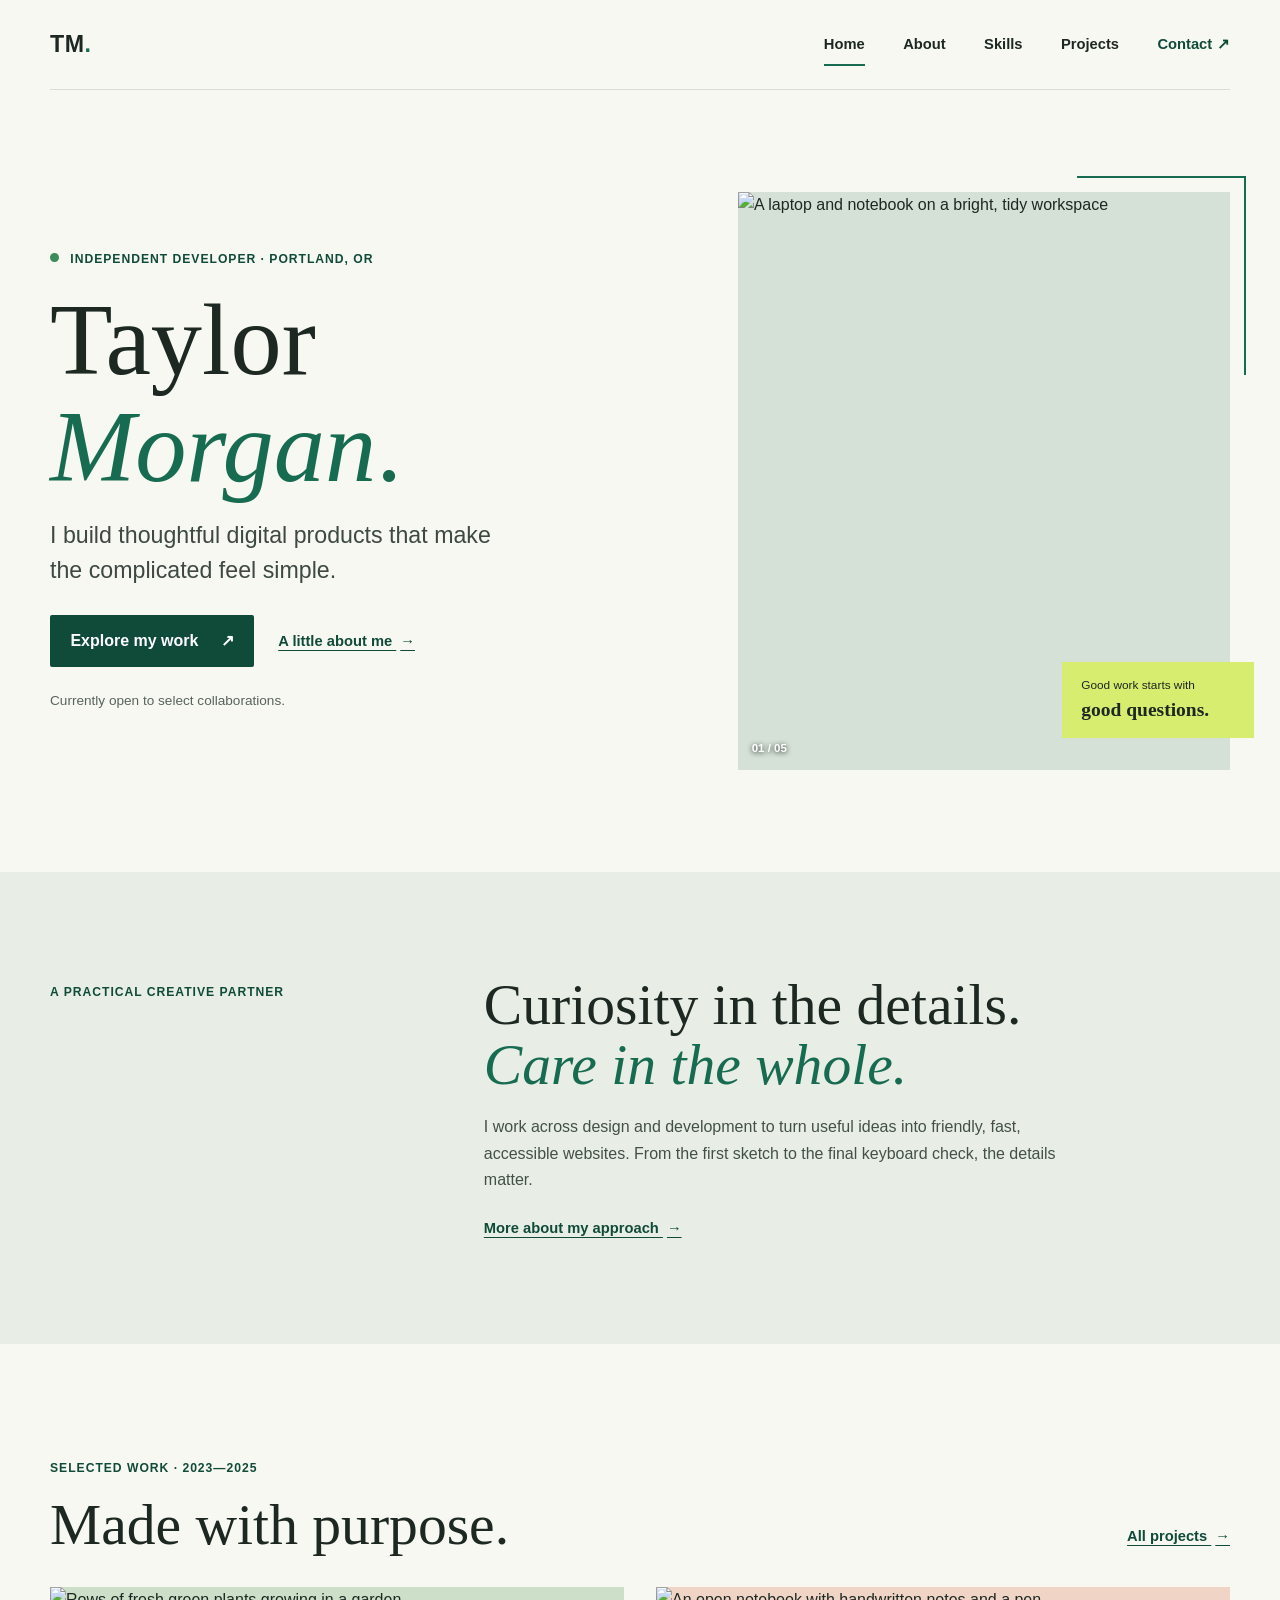
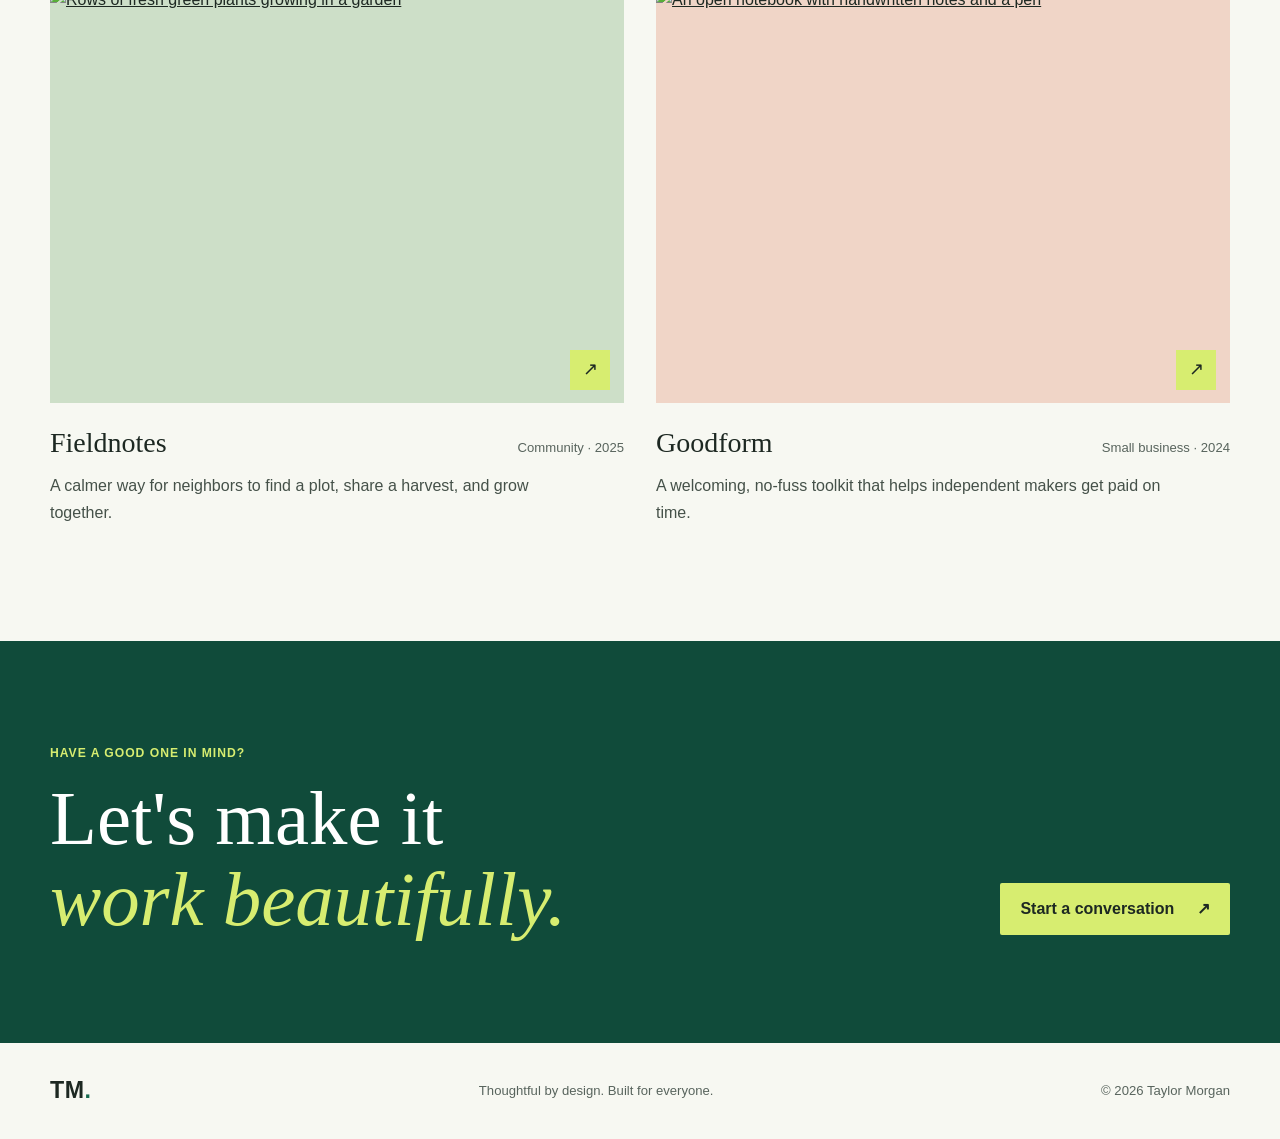
==== index.html @ 2a186941 "Create accessible portfolio website" ====
<!doctype html>
<html lang="en">
<head>
  <meta charset="utf-8">
  <meta name="viewport" content="width=device-width, initial-scale=1">
  <meta name="description" content="Taylor Morgan is a front-end developer creating clear, accessible digital experiences for people and the web.">
  <meta name="theme-color" content="#f7f8f2">
  <title>Taylor Morgan | Front-end Developer</title>
  <link rel="stylesheet" href="styles.css">
  <script src="script.js" defer></script>
</head>
<body>
  <a class="skip-link" href="#main-content">Skip to main content</a>
  <header class="site-header">
    <a class="wordmark" href="index.html" aria-label="Taylor Morgan, home">TM<span>.</span></a>
    <button class="menu-toggle" type="button" aria-expanded="false" aria-controls="site-nav" aria-label="Open navigation menu">
      <span></span><span></span>
    </button>
    <nav class="site-nav" id="site-nav" aria-label="Main navigation">
      <ul>
        <li><a href="index.html" aria-current="page">Home</a></li>
        <li><a href="about.html">About</a></li>
        <li><a href="skills.html">Skills</a></li>
        <li><a href="projects.html">Projects</a></li>
        <li><a class="nav-contact" href="contact.html">Contact <span aria-hidden="true">↗</span></a></li>
      </ul>
    </nav>
  </header>

  <main id="main-content">
    <section class="home-hero content-wrap" aria-labelledby="hero-title">
      <div class="hero-copy">
        <p class="eyebrow"><span class="availability-dot" aria-hidden="true"></span> Independent developer · Portland, OR</p>
        <h1 id="hero-title">Taylor<br><span class="name-accent">Morgan</span><span class="period">.</span></h1>
        <p class="hero-intro">I build thoughtful digital products that make the complicated feel simple.</p>
        <div class="hero-actions">
          <a class="button button-dark" href="projects.html">Explore my work <span aria-hidden="true">↗</span></a>
          <a class="text-link" href="about.html">A little about me <span aria-hidden="true">→</span></a>
        </div>
        <p class="hero-note">Currently open to select collaborations.</p>
      </div>
      <figure class="hero-visual">
        <img src="https://images.unsplash.com/photo-1498050108023-c5249f4df085?auto=format&amp;fit=crop&amp;w=1100&amp;q=82" alt="A laptop and notebook on a bright, tidy workspace" width="1100" height="1250" fetchpriority="high">
        <figcaption><span>Good work starts with</span><strong>good questions.</strong></figcaption>
        <span class="visual-index" aria-hidden="true">01 / 05</span>
      </figure>
    </section>

    <section class="intro-band" aria-labelledby="intro-title">
      <div class="content-wrap intro-grid">
        <p class="eyebrow">A practical creative partner</p>
        <div>
          <h2 id="intro-title">Curiosity in the details.<br><span>Care in the whole.</span></h2>
          <p>I work across design and development to turn useful ideas into friendly, fast, accessible websites. From the first sketch to the final keyboard check, the details matter.</p>
          <a class="text-link" href="about.html">More about my approach <span aria-hidden="true">→</span></a>
        </div>
      </div>
    </section>

    <section class="featured-work content-wrap" aria-labelledby="featured-title">
      <div class="section-heading">
        <div><p class="eyebrow">Selected work · 2023—2025</p><h2 id="featured-title">Made with purpose.</h2></div>
        <a class="text-link" href="projects.html">All projects <span aria-hidden="true">→</span></a>
      </div>
      <div class="project-grid">
        <article class="project-card">
          <a class="project-image image-sage" href="projects.html#fieldnotes" aria-label="Read about Fieldnotes, a community garden project">
            <img src="https://images.unsplash.com/photo-1416879595882-3373a0480b5b?auto=format&amp;fit=crop&amp;w=1000&amp;q=80" alt="Rows of fresh green plants growing in a garden" width="1000" height="720" loading="lazy">
            <span class="image-arrow" aria-hidden="true">↗</span>
          </a>
          <div class="project-meta"><h3>Fieldnotes</h3><span>Community · 2025</span></div>
          <p>A calmer way for neighbors to find a plot, share a harvest, and grow together.</p>
        </article>
        <article class="project-card">
          <a class="project-image image-coral" href="projects.html#goodform" aria-label="Read about Goodform, a small business toolkit">
            <img src="https://images.unsplash.com/photo-1455390582262-044cdead277a?auto=format&amp;fit=crop&amp;w=1000&amp;q=80" alt="An open notebook with handwritten notes and a pen" width="1000" height="720" loading="lazy">
            <span class="image-arrow" aria-hidden="true">↗</span>
          </a>
          <div class="project-meta"><h3>Goodform</h3><span>Small business · 2024</span></div>
          <p>A welcoming, no-fuss toolkit that helps independent makers get paid on time.</p>
        </article>
      </div>
    </section>

    <section class="contact-strip" aria-labelledby="strip-title">
      <div class="content-wrap strip-inner">
        <p class="eyebrow">Have a good one in mind?</p>
        <h2 id="strip-title">Let's make it<br><span>work beautifully.</span></h2>
        <a class="button button-light" href="contact.html">Start a conversation <span aria-hidden="true">↗</span></a>
      </div>
    </section>
  </main>

  <footer class="site-footer content-wrap">
    <a class="wordmark" href="index.html" aria-label="Taylor Morgan, home">TM<span>.</span></a>
    <p>Thoughtful by design. Built for everyone.</p>
    <p class="copyright">© <span data-year>2025</span> Taylor Morgan</p>
  </footer>
</body>
</html>
---- styles.css ----
:root {
  color-scheme: light;
  --paper: #f7f8f2;
  --white: #fff;
  --ink: #1d2822;
  --muted: #58645d;
  --line: #d9dfd6;
  --green: #176b50;
  --green-dark: #104b3a;
  --lime: #d7ed70;
  --coral: #e77c60;
  --blue: #bed8e0;
  --serif: Georgia, "Times New Roman", serif;
  --sans: "Trebuchet MS", "Segoe UI", sans-serif;
  --content-width: 1180px;
}

* { box-sizing: border-box; }
html { scroll-behavior: smooth; scroll-padding-top: 6rem; }
body { margin: 0; background: var(--paper); color: var(--ink); font-family: var(--sans); font-size: 1rem; line-height: 1.65; -webkit-font-smoothing: antialiased; }
img { display: block; width: 100%; height: 100%; object-fit: cover; }
a { color: inherit; }
a:hover { color: var(--green); }
button, input, select, textarea { font: inherit; }
button, a, input, select, textarea { -webkit-tap-highlight-color: transparent; }
:focus-visible { outline: 3px solid #b14b2e; outline-offset: 4px; }
::selection { background: var(--lime); color: var(--ink); }
.content-wrap { width: min(var(--content-width), calc(100% - 3rem)); margin-inline: auto; }
.skip-link { position: fixed; z-index: 20; top: .75rem; left: .75rem; transform: translateY(-160%); padding: .7rem 1rem; background: var(--ink); color: var(--white); font-weight: 700; }
.skip-link:focus { transform: translateY(0); color: var(--white); }
.site-header { min-height: 5.6rem; width: min(var(--content-width), calc(100% - 3rem)); margin: 0 auto; display: flex; align-items: center; justify-content: space-between; border-bottom: 1px solid var(--line); }
.wordmark { color: var(--ink); text-decoration: none; font-size: 1.45rem; font-weight: 900; letter-spacing: .02em; line-height: 1; }
.wordmark span, .period { color: var(--green); }
.site-nav ul { display: flex; align-items: center; gap: clamp(1.1rem, 3vw, 2.6rem); margin: 0; padding: 0; list-style: none; }
.site-nav a { display: inline-flex; align-items: center; gap: .3rem; min-height: 2.75rem; color: var(--ink); text-decoration: none; font-size: .92rem; font-weight: 700; }
.site-nav a[aria-current="page"]:not(.nav-contact) { box-shadow: inset 0 -2px var(--green); }
.site-nav a:hover { color: var(--green); }
.site-nav .nav-contact { color: var(--green-dark); }
.menu-toggle { display: none; }
.home-hero { display: grid; grid-template-columns: 1fr .84fr; align-items: center; gap: clamp(3rem, 8vw, 7.5rem); padding-block: clamp(3.5rem, 8vw, 7.5rem); }
.hero-copy { padding-block: 1rem; }
.eyebrow { margin: 0 0 1.1rem; color: var(--green-dark); font-size: .76rem; font-weight: 800; letter-spacing: .08em; line-height: 1.5; text-transform: uppercase; }
.availability-dot { display: inline-block; width: .55rem; height: .55rem; margin-right: .45rem; border-radius: 50%; background: #3c8d5b; vertical-align: .05rem; }
h1, h2, h3, p { margin-top: 0; }
h1, h2 { font-family: var(--serif); font-weight: 500; letter-spacing: 0; line-height: 1.05; }
.home-hero h1 { margin: 0 0 1.1rem; font-size: clamp(4.3rem, 8vw, 7.8rem); }
.name-accent { color: var(--green); font-style: italic; }
.hero-intro { max-width: 28rem; margin-bottom: 1.7rem; color: #3d4942; font-size: clamp(1.15rem, 2vw, 1.45rem); line-height: 1.5; }
.hero-actions { display: flex; align-items: center; flex-wrap: wrap; gap: 1rem 1.5rem; }
.button { min-height: 3.25rem; display: inline-flex; align-items: center; justify-content: center; gap: 1.4rem; padding: .75rem 1.15rem; border: 2px solid transparent; border-radius: 2px; font-weight: 800; line-height: 1.25; text-decoration: none; transition: background-color .18s ease, color .18s ease, transform .18s ease; }
.button:hover { transform: translateY(-2px); }
.button-dark { background: var(--green-dark); color: var(--white); }
.button-dark:hover { background: #0b392d; color: var(--white); }
.button-light { background: var(--lime); color: var(--ink); }
.button-light:hover { background: var(--white); color: var(--ink); }
.text-link { display: inline-block; color: var(--green-dark); font-size: .92rem; font-weight: 800; text-decoration-thickness: 1px; text-underline-offset: .25em; }
.text-link span { margin-left: .25rem; }
.hero-note { margin: 1.4rem 0 0; color: var(--muted); font-size: .85rem; }
.hero-visual { position: relative; aspect-ratio: 4 / 4.7; margin: 0; background: #d5e0d6; }
.hero-visual::before { position: absolute; z-index: 1; top: -1rem; right: -1rem; width: 34%; height: 34%; border-top: 2px solid var(--green); border-right: 2px solid var(--green); content: ""; pointer-events: none; }
.hero-visual img { object-position: 54% center; }
.hero-visual figcaption { position: absolute; right: -1.5rem; bottom: 2rem; display: grid; gap: .2rem; min-width: 12rem; padding: 1rem 1.2rem; background: var(--lime); color: var(--ink); font-family: var(--serif); font-size: 1.22rem; line-height: 1.3; }
.hero-visual figcaption span { font-family: var(--sans); font-size: .74rem; }
.visual-index { position: absolute; bottom: .75rem; left: .85rem; color: var(--white); font-size: .72rem; font-weight: 800; text-shadow: 0 1px 5px #17241c; }
.intro-band { padding-block: clamp(4rem, 8vw, 7rem); background: #e8eee5; }
.intro-grid { display: grid; grid-template-columns: .7fr 1.3fr; gap: 2rem; }
.intro-grid > .eyebrow { padding-top: .5rem; }
.intro-grid h2, .section-heading h2, .values-section h2, .note-inner h2 { margin-bottom: 1.15rem; font-size: clamp(2.2rem, 4.5vw, 4.2rem); }
.intro-grid h2 span { color: var(--green); font-style: italic; }
.intro-grid > div > p:not(.eyebrow) { max-width: 38rem; margin-bottom: 1.35rem; color: #435048; }
.featured-work { padding-block: clamp(4.5rem, 9vw, 8rem); }
.section-heading { display: flex; align-items: end; justify-content: space-between; gap: 1.5rem; margin-bottom: 2rem; }
.section-heading h2 { margin-bottom: 0; }
.section-heading > .text-link { margin-bottom: .45rem; }
.project-grid { display: grid; grid-template-columns: repeat(2, minmax(0, 1fr)); gap: 2rem; }
.project-image { position: relative; display: block; overflow: hidden; aspect-ratio: 1.38; background: #dbe6dd; }
.project-image img { transition: transform .4s ease; }
.project-image:hover img { transform: scale(1.035); }
.image-arrow { position: absolute; right: .85rem; bottom: .85rem; display: grid; width: 2.5rem; height: 2.5rem; place-items: center; background: var(--lime); color: var(--ink); font-size: 1.15rem; }
.project-meta { display: flex; align-items: baseline; justify-content: space-between; gap: 1rem; margin-top: 1.05rem; }
.project-meta h3 { margin: 0; font-family: var(--serif); font-size: 1.75rem; font-weight: 500; }
.project-meta span { color: var(--muted); font-size: .82rem; }
.project-card > p { max-width: 32rem; margin: .45rem 0 0; color: #455149; }
.image-sage { background: #cddfc8; }
.image-coral { background: #f0d5c7; }
.image-blue { background: var(--blue); }
.contact-strip { padding-block: clamp(4rem, 8vw, 7rem); background: var(--green-dark); color: var(--white); }
.strip-inner { display: grid; grid-template-columns: 1fr auto; align-items: end; gap: 1rem 2rem; }
.strip-inner .eyebrow { grid-column: 1 / -1; margin-bottom: .1rem; color: var(--lime); }
.strip-inner h2 { grid-row: 2 / span 2; margin: 0; font-size: clamp(2.7rem, 6vw, 5.5rem); }
.strip-inner h2 span { color: var(--lime); font-style: italic; }
.strip-inner .button { grid-column: 2; grid-row: 3; margin-bottom: .35rem; }
.site-footer { min-height: 6rem; display: flex; align-items: center; justify-content: space-between; gap: 1rem; padding-block: 1.25rem; }
.site-footer p { margin: 0; color: var(--muted); font-size: .82rem; }
.site-footer .copyright { text-align: right; }
.page-hero { padding-block: clamp(4rem, 9vw, 8rem) clamp(3rem, 6vw, 5rem); }
.page-hero h1 { max-width: 900px; margin-bottom: 1.2rem; font-size: clamp(3.4rem, 7.5vw, 7rem); }
.page-lede { max-width: 39rem; margin-bottom: 0; color: #455149; font-size: clamp(1.1rem, 1.9vw, 1.35rem); line-height: 1.55; }
.about-story { display: grid; grid-template-columns: .9fr 1.1fr; align-items: center; gap: clamp(2.5rem, 7vw, 6rem); padding-bottom: clamp(5rem, 10vw, 9rem); }
.about-photo { aspect-ratio: 4 / 4.5; background: #dbe6dd; }
.story-copy h2 { margin-bottom: 1.2rem; font-size: clamp(2.25rem, 4vw, 3.7rem); }
.story-copy > p:not(.eyebrow) { color: #455149; }
.story-copy .text-link { margin-top: .5rem; }
.values-section { padding-block: clamp(4rem, 8vw, 7rem); background: #e8eee5; }
.values-section h2 { max-width: 48rem; }
.values-grid { display: grid; grid-template-columns: repeat(3, 1fr); gap: 2rem; margin-top: 3rem; }
.values-grid article { padding-top: 1rem; border-top: 1px solid #bfcbbf; }
.value-number { color: var(--green); font-size: .78rem; font-weight: 800; }
.values-grid h3 { margin: .75rem 0 .4rem; font-family: var(--serif); font-size: 1.6rem; font-weight: 500; }
.values-grid p { max-width: 22rem; margin-bottom: 0; color: #455149; }
.skills-layout { display: grid; grid-template-columns: repeat(2, minmax(0, 1fr)); border-top: 1px solid var(--line); }
.skill-group { padding: 2rem 2rem 2.5rem 0; border-bottom: 1px solid var(--line); }
.skill-group:nth-child(even) { padding-left: 2rem; border-left: 1px solid var(--line); }
.skill-group h2 { margin-bottom: .7rem; font-size: clamp(1.8rem, 3vw, 2.65rem); }
.skill-group > p:not(.eyebrow) { max-width: 31rem; min-height: 3.3rem; margin-bottom: 1.2rem; color: #455149; }
.skill-list { display: flex; flex-wrap: wrap; gap: .55rem; margin: 0; padding: 0; list-style: none; }
.skill-list li { padding: .38rem .65rem; border: 1px solid #c7d2c8; color: #33463b; font-size: .82rem; }
.skills-note { margin-top: clamp(4rem, 8vw, 7rem); padding-block: clamp(3.5rem, 7vw, 6rem); background: #e8eee5; }
.note-inner { max-width: var(--content-width); }
.note-inner h2 { max-width: 50rem; }
.note-inner > p:last-child { max-width: 38rem; margin-bottom: 0; color: #455149; }
.projects-list { padding-bottom: clamp(4rem, 8vw, 7rem); }
.project-detail { display: grid; grid-template-columns: 1.1fr .9fr; align-items: center; gap: clamp(2rem, 6vw, 5rem); padding-block: 2rem 4rem; border-top: 1px solid var(--line); scroll-margin-top: 2rem; }
.project-detail:nth-child(even) { grid-template-columns: .9fr 1.1fr; }
.project-detail:nth-child(even) .project-detail-image { order: 2; }
.project-detail-image { aspect-ratio: 1.35; }
.project-detail-copy h2 { margin-bottom: .8rem; font-size: clamp(2.4rem, 4.5vw, 4rem); }
.project-detail-copy > p:not(.eyebrow) { color: #455149; }
.project-detail-copy .project-summary { color: var(--ink) !important; font-family: var(--serif); font-size: 1.35rem; line-height: 1.4; }
.tag-list { display: flex; flex-wrap: wrap; gap: .5rem; margin: 1.25rem 0 0; padding: 0; list-style: none; }
.tag-list li { color: var(--green-dark); font-size: .8rem; font-weight: 700; }
.tag-list li + li::before { margin-right: .5rem; color: #88968c; content: "/"; }
.contact-hero { padding-bottom: 2.5rem; }
.contact-layout { display: grid; grid-template-columns: .8fr 1.2fr; gap: clamp(2.5rem, 8vw, 8rem); padding-bottom: clamp(5rem, 10vw, 9rem); }
.contact-details { padding-top: .25rem; }
.email-link { display: inline-block; margin-bottom: 1.3rem; color: var(--green-dark); font-family: var(--serif); font-size: clamp(1.35rem, 2.5vw, 2rem); text-decoration-thickness: 1px; text-underline-offset: .25em; overflow-wrap: anywhere; }
.email-link span { font-family: var(--sans); font-size: .9em; }
.contact-details > p:not(.eyebrow) { color: #455149; }
.contact-hours { display: flex; align-items: center; gap: .2rem; margin-top: 2rem; color: var(--green-dark); font-size: .88rem; font-weight: 700; }
.contact-hours .availability-dot { margin-right: .4rem; }
.contact-form { display: grid; gap: 1.15rem; }
.form-field { display: grid; gap: .38rem; }
.form-field label { font-size: .93rem; font-weight: 800; }
.form-field label span { color: #9f3e27; }
.form-field input, .form-field select, .form-field textarea { width: 100%; min-height: 3rem; padding: .7rem .8rem; border: 1px solid #87948a; border-radius: 2px; background: var(--white); color: var(--ink); }
.form-field textarea { min-height: 8rem; resize: vertical; }
.form-field small, .form-note { color: #4d5951; font-size: .8rem; }
.submit-button { justify-self: start; cursor: pointer; }
.form-note { margin: -.55rem 0 0; }
.form-status { min-height: 1.5rem; margin: 0; color: var(--green-dark); font-weight: 700; }

@media (max-width: 760px) {
  .content-wrap, .site-header { width: min(100% - 2rem, var(--content-width)); }
  .site-header { position: relative; min-height: 4.7rem; }
  .menu-toggle { display: grid; width: 2.75rem; height: 2.75rem; align-content: center; justify-items: center; gap: .35rem; border: 1px solid var(--line); border-radius: 2px; background: transparent; color: var(--ink); cursor: pointer; }
  .menu-toggle span { width: 1.15rem; height: 2px; background: currentColor; transition: transform .18s ease; }
  .menu-toggle[aria-expanded="true"] span:first-child { transform: translateY(3.5px) rotate(45deg); }
  .menu-toggle[aria-expanded="true"] span:last-child { transform: translateY(-3.5px) rotate(-45deg); }
  .site-nav { position: absolute; z-index: 5; top: calc(100% - 1px); right: 0; left: 0; display: none; padding: .5rem 1rem 1rem; border: 1px solid var(--line); border-top: 0; background: var(--paper); }
  .site-nav.is-open { display: block; }
  .site-nav ul { align-items: stretch; gap: 0; flex-direction: column; }
  .site-nav a { width: 100%; min-height: 3rem; }
  .home-hero { grid-template-columns: 1fr; gap: 2.5rem; padding-block: 3rem 4rem; }
  .home-hero h1 { font-size: clamp(4rem, 17vw, 6rem); }
  .hero-visual { width: min(100% - 1rem, 31rem); margin-right: 1rem; aspect-ratio: 1.25; }
  .hero-visual figcaption { right: -.8rem; bottom: 1rem; min-width: 10rem; padding: .75rem 1rem; font-size: 1.05rem; }
  .intro-grid { grid-template-columns: 1fr; gap: .8rem; }
  .intro-grid > .eyebrow { margin-bottom: 0; }
  .project-grid { gap: 1.4rem; }
  .project-meta { align-items: start; flex-direction: column; gap: .15rem; }
  .strip-inner { grid-template-columns: 1fr; align-items: start; }
  .strip-inner h2 { grid-row: auto; font-size: clamp(2.7rem, 12vw, 4.4rem); }
  .strip-inner .button { grid-column: 1; grid-row: auto; justify-self: start; margin-top: .5rem; }
  .about-story { grid-template-columns: 1fr; gap: 2rem; }
  .about-photo { max-height: 28rem; aspect-ratio: 1.35; }
  .values-grid { grid-template-columns: 1fr; gap: 1.5rem; margin-top: 2rem; }
  .values-grid article { padding-top: .8rem; }
  .values-grid p { max-width: 34rem; }
  .project-detail, .project-detail:nth-child(even) { grid-template-columns: 1fr; gap: 1.5rem; padding-bottom: 3rem; }
  .project-detail:nth-child(even) .project-detail-image { order: 0; }
  .project-detail-image { aspect-ratio: 1.5; }
  .contact-layout { grid-template-columns: 1fr; gap: 2.5rem; }
  .contact-details { padding-bottom: 1.5rem; border-bottom: 1px solid var(--line); }
}

@media (max-width: 520px) {
  .hero-actions { align-items: flex-start; flex-direction: column; }
  .project-grid { grid-template-columns: 1fr; gap: 2rem; }
  .project-meta { align-items: baseline; flex-direction: row; }
  .section-heading { align-items: start; flex-direction: column; }
  .site-footer { align-items: flex-start; flex-wrap: wrap; }
  .site-footer > p:nth-of-type(1) { order: 3; width: 100%; }
  .site-footer .copyright { margin-left: auto; }
  .skills-layout { grid-template-columns: 1fr; }
  .skill-group, .skill-group:nth-child(even) { padding: 1.6rem 0 2rem; border-left: 0; }
  .skill-group > p:not(.eyebrow) { min-height: 0; }
  .page-hero h1 { font-size: clamp(3.1rem, 14vw, 5rem); }
}

@media (prefers-reduced-motion: reduce) {
  *, *::before, *::after { scroll-behavior: auto !important; animation-duration: .01ms !important; animation-iteration-count: 1 !important; transition-duration: .01ms !important; }
}
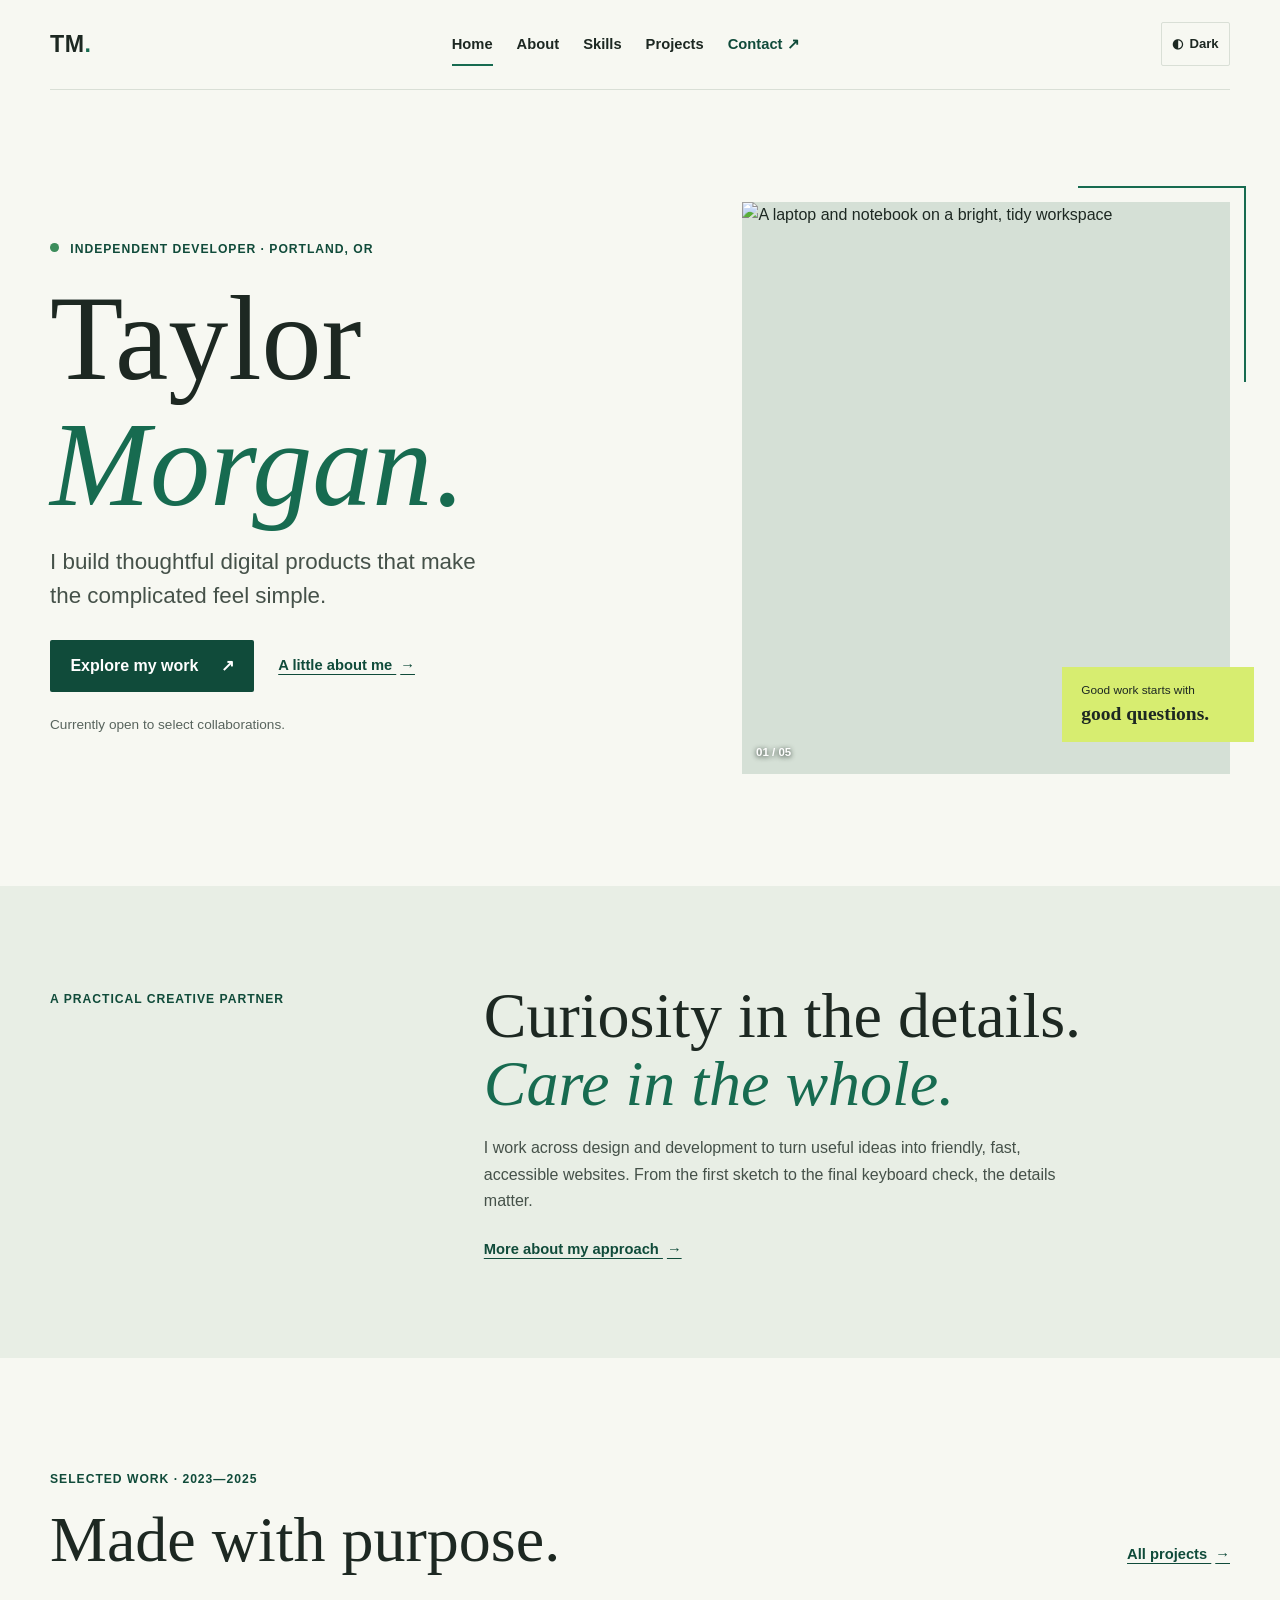
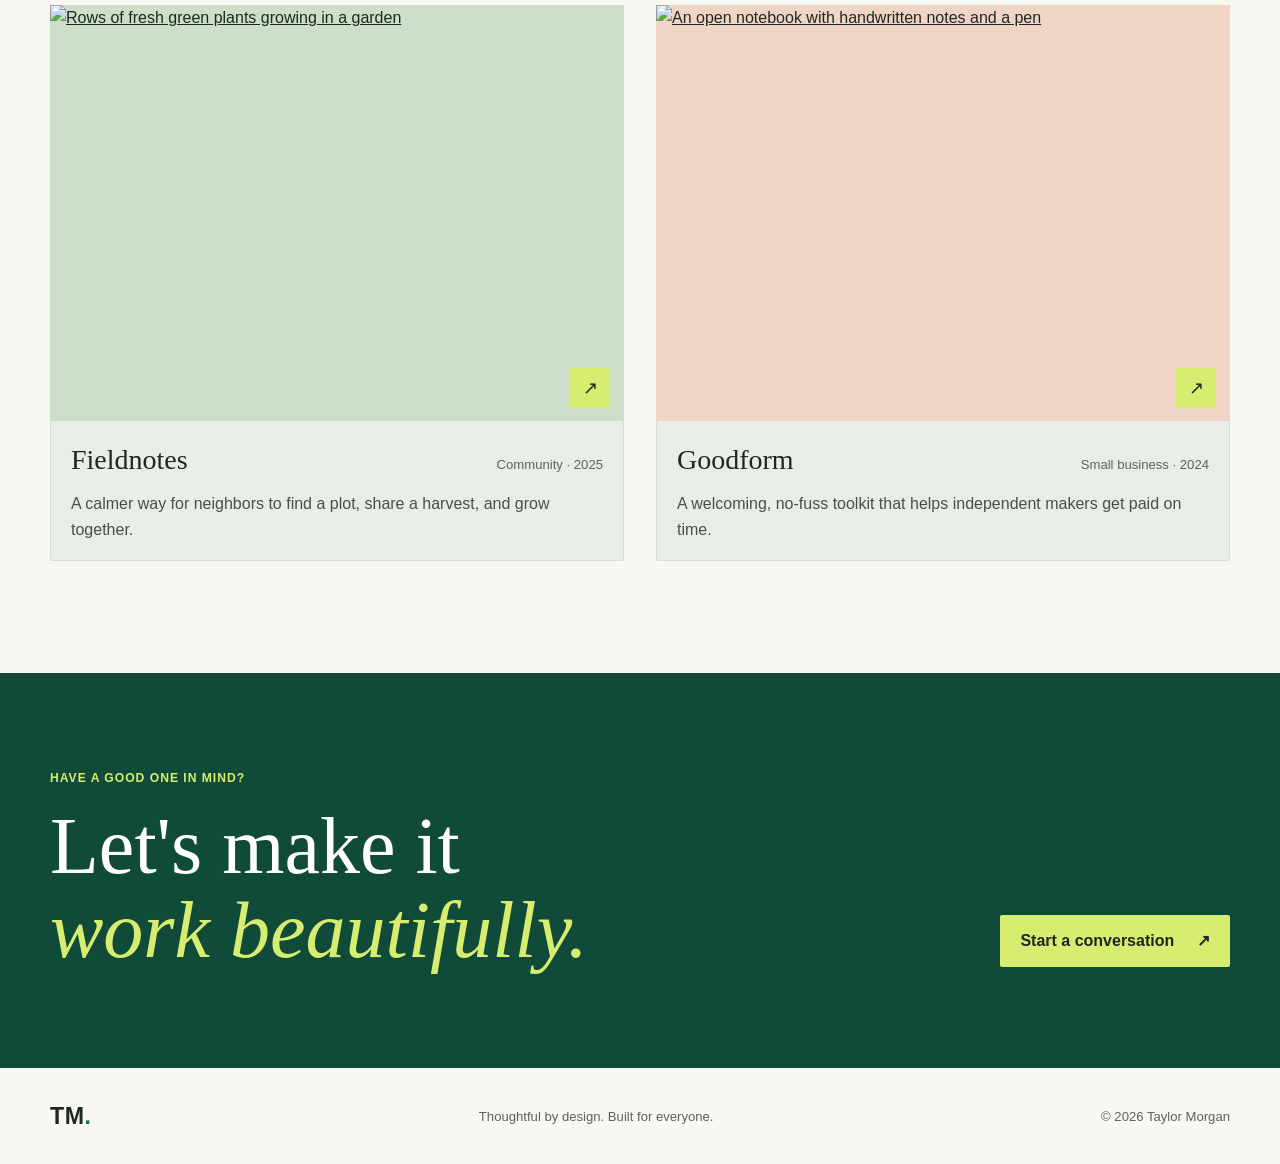
==== commit 5c7aca20: "Polish responsive themes and navigation" ====
--- a/index.html
+++ b/index.html
@@ -6,6 +6,7 @@
   <meta name="description" content="Taylor Morgan is a front-end developer creating clear, accessible digital experiences for people and the web.">
   <meta name="theme-color" content="#f7f8f2">
   <title>Taylor Morgan | Front-end Developer</title>
+  <link rel="icon" href="favicon.svg" type="image/svg+xml">
   <link rel="stylesheet" href="styles.css">
   <script src="script.js" defer></script>
 </head>
@@ -13,9 +14,6 @@
   <a class="skip-link" href="#main-content">Skip to main content</a>
   <header class="site-header">
     <a class="wordmark" href="index.html" aria-label="Taylor Morgan, home">TM<span>.</span></a>
-    <button class="menu-toggle" type="button" aria-expanded="false" aria-controls="site-nav" aria-label="Open navigation menu">
-      <span></span><span></span>
-    </button>
     <nav class="site-nav" id="site-nav" aria-label="Main navigation">
       <ul>
         <li><a href="index.html" aria-current="page">Home</a></li>
@@ -25,6 +23,12 @@
         <li><a class="nav-contact" href="contact.html">Contact <span aria-hidden="true">↗</span></a></li>
       </ul>
     </nav>
+    <div class="header-tools">
+      <button class="theme-toggle" type="button" aria-label="Dark theme" aria-pressed="false" title="Toggle color theme"><span aria-hidden="true">◐</span> Dark</button>
+      <button class="menu-toggle" type="button" aria-expanded="false" aria-controls="site-nav" aria-label="Open navigation menu">
+        <span></span><span></span>
+      </button>
+    </div>
   </header>
 
   <main id="main-content">
--- a/styles.css
+++ b/styles.css
@@ -1,200 +1,273 @@
 :root {
   color-scheme: light;
+  --page-gutter: 2rem;
+  --space-xs: .5rem;
+  --space-sm: .75rem;
+  --space-md: 1rem;
+  --space-lg: 1.5rem;
+  --space-xl: 2rem;
+  --space-section: 4rem;
+  --font-body: "Trebuchet MS", "Segoe UI", sans-serif;
+  --font-display: Georgia, "Times New Roman", serif;
+  --content-width: 1180px;
   --paper: #f7f8f2;
   --white: #fff;
   --ink: #1d2822;
   --muted: #58645d;
+  --soft-text: #455149;
   --line: #d9dfd6;
+  --surface: #e8eee5;
+  --surface-border: #bfcbbf;
+  --field-background: #fff;
+  --field-border: #87948a;
   --green: #176b50;
   --green-dark: #104b3a;
+  --forest: #104b3a;
+  --forest-hover: #0b392d;
   --lime: #d7ed70;
-  --coral: #e77c60;
+  --accent-ink: #1d2822;
+  --focus: #b14b2e;
+  --required: #9f3e27;
   --blue: #bed8e0;
-  --serif: Georgia, "Times New Roman", serif;
-  --sans: "Trebuchet MS", "Segoe UI", sans-serif;
-  --content-width: 1180px;
+}
+
+:root[data-theme="dark"] {
+  color-scheme: dark;
+  --paper: #142019;
+  --ink: #edf3e9;
+  --muted: #bdc9be;
+  --soft-text: #c5d1c7;
+  --line: #405248;
+  --surface: #1d2d24;
+  --surface-border: #4a5d50;
+  --field-background: #1b2a21;
+  --field-border: #86968a;
+  --green: #a7d884;
+  --green-dark: #b2dd9e;
+  --forest: #0e3427;
+  --forest-hover: #08291e;
+  --focus: #ffd27a;
+  --required: #ffad93;
 }
 
 * { box-sizing: border-box; }
-html { scroll-behavior: smooth; scroll-padding-top: 6rem; }
-body { margin: 0; background: var(--paper); color: var(--ink); font-family: var(--sans); font-size: 1rem; line-height: 1.65; -webkit-font-smoothing: antialiased; }
+html { scroll-behavior: smooth; scroll-padding-top: 5rem; }
+body { margin: 0; background: var(--paper); color: var(--ink); font-family: var(--font-body); font-size: 1rem; line-height: 1.65; -webkit-font-smoothing: antialiased; transition: background-color .2s ease, color .2s ease; }
 img { display: block; width: 100%; height: 100%; object-fit: cover; }
 a { color: inherit; }
 a:hover { color: var(--green); }
 button, input, select, textarea { font: inherit; }
 button, a, input, select, textarea { -webkit-tap-highlight-color: transparent; }
-:focus-visible { outline: 3px solid #b14b2e; outline-offset: 4px; }
-::selection { background: var(--lime); color: var(--ink); }
-.content-wrap { width: min(var(--content-width), calc(100% - 3rem)); margin-inline: auto; }
-.skip-link { position: fixed; z-index: 20; top: .75rem; left: .75rem; transform: translateY(-160%); padding: .7rem 1rem; background: var(--ink); color: var(--white); font-weight: 700; }
+:focus-visible { outline: 3px solid var(--focus); outline-offset: 4px; }
+::selection { background: var(--lime); color: var(--accent-ink); }
+.content-wrap { width: min(var(--content-width), calc(100% - var(--page-gutter))); margin-inline: auto; }
+.skip-link { position: fixed; z-index: 20; top: .75rem; left: .75rem; transform: translateY(-160%); padding: .7rem 1rem; background: var(--forest); color: var(--white); font-weight: 700; }
 .skip-link:focus { transform: translateY(0); color: var(--white); }
-.site-header { min-height: 5.6rem; width: min(var(--content-width), calc(100% - 3rem)); margin: 0 auto; display: flex; align-items: center; justify-content: space-between; border-bottom: 1px solid var(--line); }
+.site-header { position: relative; min-height: 4.7rem; width: min(var(--content-width), calc(100% - var(--page-gutter))); margin: 0 auto; display: flex; align-items: center; justify-content: space-between; gap: var(--space-md); border-bottom: 1px solid var(--line); }
 .wordmark { color: var(--ink); text-decoration: none; font-size: 1.45rem; font-weight: 900; letter-spacing: .02em; line-height: 1; }
 .wordmark span, .period { color: var(--green); }
-.site-nav ul { display: flex; align-items: center; gap: clamp(1.1rem, 3vw, 2.6rem); margin: 0; padding: 0; list-style: none; }
+.site-nav { position: absolute; z-index: 5; top: calc(100% - 1px); right: 0; left: 0; display: none; padding: .5rem 1rem 1rem; border: 1px solid var(--line); border-top: 0; background: var(--paper); }
+.site-nav.is-open { display: block; }
+.site-nav ul { display: flex; align-items: stretch; flex-direction: column; gap: 0; margin: 0; padding: 0; list-style: none; }
 .site-nav a { display: inline-flex; align-items: center; gap: .3rem; min-height: 2.75rem; color: var(--ink); text-decoration: none; font-size: .92rem; font-weight: 700; }
 .site-nav a[aria-current="page"]:not(.nav-contact) { box-shadow: inset 0 -2px var(--green); }
 .site-nav a:hover { color: var(--green); }
 .site-nav .nav-contact { color: var(--green-dark); }
-.menu-toggle { display: none; }
-.home-hero { display: grid; grid-template-columns: 1fr .84fr; align-items: center; gap: clamp(3rem, 8vw, 7.5rem); padding-block: clamp(3.5rem, 8vw, 7.5rem); }
+.header-tools { display: flex; align-items: center; gap: var(--space-sm); }
+.theme-toggle { min-height: 2.75rem; display: inline-flex; align-items: center; justify-content: center; gap: .4rem; padding: .45rem .65rem; border: 1px solid var(--line); border-radius: 2px; background: transparent; color: var(--ink); font-size: .82rem; font-weight: 800; white-space: nowrap; cursor: pointer; }
+.theme-toggle:hover, .theme-toggle[aria-pressed="true"] { border-color: var(--green-dark); color: var(--green-dark); }
+.menu-toggle { width: 2.75rem; height: 2.75rem; display: grid; align-content: center; justify-items: center; gap: .35rem; border: 1px solid var(--line); border-radius: 2px; background: transparent; color: var(--ink); cursor: pointer; }
+.menu-toggle span { width: 1.15rem; height: 2px; background: currentColor; transition: transform .18s ease; }
+.menu-toggle[aria-expanded="true"] span:first-child { transform: translateY(3.5px) rotate(45deg); }
+.menu-toggle[aria-expanded="true"] span:last-child { transform: translateY(-3.5px) rotate(-45deg); }
+.home-hero { display: grid; grid-template-columns: 1fr; align-items: center; gap: 2.5rem; padding-block: 3rem 4rem; }
 .hero-copy { padding-block: 1rem; }
 .eyebrow { margin: 0 0 1.1rem; color: var(--green-dark); font-size: .76rem; font-weight: 800; letter-spacing: .08em; line-height: 1.5; text-transform: uppercase; }
 .availability-dot { display: inline-block; width: .55rem; height: .55rem; margin-right: .45rem; border-radius: 50%; background: #3c8d5b; vertical-align: .05rem; }
 h1, h2, h3, p { margin-top: 0; }
-h1, h2 { font-family: var(--serif); font-weight: 500; letter-spacing: 0; line-height: 1.05; }
-.home-hero h1 { margin: 0 0 1.1rem; font-size: clamp(4.3rem, 8vw, 7.8rem); }
+h1, h2 { font-family: var(--font-display); font-weight: 500; letter-spacing: 0; line-height: 1.05; }
+.home-hero h1 { margin: 0 0 1.1rem; font-size: 4.3rem; }
 .name-accent { color: var(--green); font-style: italic; }
-.hero-intro { max-width: 28rem; margin-bottom: 1.7rem; color: #3d4942; font-size: clamp(1.15rem, 2vw, 1.45rem); line-height: 1.5; }
+.hero-intro { max-width: 28rem; margin-bottom: 1.7rem; color: var(--soft-text); font-size: 1.2rem; line-height: 1.5; }
 .hero-actions { display: flex; align-items: center; flex-wrap: wrap; gap: 1rem 1.5rem; }
 .button { min-height: 3.25rem; display: inline-flex; align-items: center; justify-content: center; gap: 1.4rem; padding: .75rem 1.15rem; border: 2px solid transparent; border-radius: 2px; font-weight: 800; line-height: 1.25; text-decoration: none; transition: background-color .18s ease, color .18s ease, transform .18s ease; }
 .button:hover { transform: translateY(-2px); }
-.button-dark { background: var(--green-dark); color: var(--white); }
-.button-dark:hover { background: #0b392d; color: var(--white); }
-.button-light { background: var(--lime); color: var(--ink); }
-.button-light:hover { background: var(--white); color: var(--ink); }
+.button-dark { background: var(--forest); color: var(--white); }
+.button-dark:hover { background: var(--forest-hover); color: var(--white); }
+.button-light { background: var(--lime); color: var(--accent-ink); }
+.button-light:hover { background: var(--surface); color: var(--ink); }
 .text-link { display: inline-block; color: var(--green-dark); font-size: .92rem; font-weight: 800; text-decoration-thickness: 1px; text-underline-offset: .25em; }
 .text-link span { margin-left: .25rem; }
 .hero-note { margin: 1.4rem 0 0; color: var(--muted); font-size: .85rem; }
 .hero-visual { position: relative; aspect-ratio: 4 / 4.7; margin: 0; background: #d5e0d6; }
 .hero-visual::before { position: absolute; z-index: 1; top: -1rem; right: -1rem; width: 34%; height: 34%; border-top: 2px solid var(--green); border-right: 2px solid var(--green); content: ""; pointer-events: none; }
 .hero-visual img { object-position: 54% center; }
-.hero-visual figcaption { position: absolute; right: -1.5rem; bottom: 2rem; display: grid; gap: .2rem; min-width: 12rem; padding: 1rem 1.2rem; background: var(--lime); color: var(--ink); font-family: var(--serif); font-size: 1.22rem; line-height: 1.3; }
-.hero-visual figcaption span { font-family: var(--sans); font-size: .74rem; }
+.hero-visual figcaption { position: absolute; right: -.8rem; bottom: 1rem; display: grid; gap: .2rem; min-width: 10rem; padding: .75rem 1rem; background: var(--lime); color: #1d2822; font-family: var(--font-display); font-size: 1.05rem; line-height: 1.3; }
+.hero-visual figcaption span { font-family: var(--font-body); font-size: .74rem; }
 .visual-index { position: absolute; bottom: .75rem; left: .85rem; color: var(--white); font-size: .72rem; font-weight: 800; text-shadow: 0 1px 5px #17241c; }
-.intro-band { padding-block: clamp(4rem, 8vw, 7rem); background: #e8eee5; }
-.intro-grid { display: grid; grid-template-columns: .7fr 1.3fr; gap: 2rem; }
+.intro-band { padding-block: var(--space-section); background: var(--surface); }
+.intro-grid { display: grid; grid-template-columns: 1fr; gap: var(--space-md); }
 .intro-grid > .eyebrow { padding-top: .5rem; }
-.intro-grid h2, .section-heading h2, .values-section h2, .note-inner h2 { margin-bottom: 1.15rem; font-size: clamp(2.2rem, 4.5vw, 4.2rem); }
+.intro-grid h2, .section-heading h2, .values-section h2, .note-inner h2 { margin-bottom: 1.15rem; font-size: 2.5rem; }
 .intro-grid h2 span { color: var(--green); font-style: italic; }
-.intro-grid > div > p:not(.eyebrow) { max-width: 38rem; margin-bottom: 1.35rem; color: #435048; }
-.featured-work { padding-block: clamp(4.5rem, 9vw, 8rem); }
+.intro-grid > div > p:not(.eyebrow) { max-width: 38rem; margin-bottom: 1.35rem; color: var(--soft-text); }
+.featured-work { padding-block: var(--space-section); }
 .section-heading { display: flex; align-items: end; justify-content: space-between; gap: 1.5rem; margin-bottom: 2rem; }
 .section-heading h2 { margin-bottom: 0; }
 .section-heading > .text-link { margin-bottom: .45rem; }
-.project-grid { display: grid; grid-template-columns: repeat(2, minmax(0, 1fr)); gap: 2rem; }
+.project-grid { display: grid; grid-template-columns: 1fr; gap: var(--space-lg); }
+.project-card { padding-bottom: var(--space-md); border: 1px solid var(--line); border-radius: 2px; background: var(--surface); }
 .project-image { position: relative; display: block; overflow: hidden; aspect-ratio: 1.38; background: #dbe6dd; }
+.project-card .project-image { width: calc(100% + 2px); margin: -1px -1px 0; }
 .project-image img { transition: transform .4s ease; }
 .project-image:hover img { transform: scale(1.035); }
-.image-arrow { position: absolute; right: .85rem; bottom: .85rem; display: grid; width: 2.5rem; height: 2.5rem; place-items: center; background: var(--lime); color: var(--ink); font-size: 1.15rem; }
-.project-meta { display: flex; align-items: baseline; justify-content: space-between; gap: 1rem; margin-top: 1.05rem; }
-.project-meta h3 { margin: 0; font-family: var(--serif); font-size: 1.75rem; font-weight: 500; }
+.image-arrow { position: absolute; right: .85rem; bottom: .85rem; display: grid; width: 2.5rem; height: 2.5rem; place-items: center; background: var(--lime); color: var(--accent-ink); font-size: 1.15rem; }
+.project-meta { display: flex; align-items: baseline; justify-content: space-between; gap: 1rem; margin: 1rem 1rem 0; }
+.project-meta h3 { margin: 0; font-family: var(--font-display); font-size: 1.75rem; font-weight: 500; }
 .project-meta span { color: var(--muted); font-size: .82rem; }
-.project-card > p { max-width: 32rem; margin: .45rem 0 0; color: #455149; }
+.project-card > p { max-width: 32rem; margin: .45rem 1rem 0; color: var(--soft-text); }
 .image-sage { background: #cddfc8; }
 .image-coral { background: #f0d5c7; }
 .image-blue { background: var(--blue); }
-.contact-strip { padding-block: clamp(4rem, 8vw, 7rem); background: var(--green-dark); color: var(--white); }
-.strip-inner { display: grid; grid-template-columns: 1fr auto; align-items: end; gap: 1rem 2rem; }
-.strip-inner .eyebrow { grid-column: 1 / -1; margin-bottom: .1rem; color: var(--lime); }
-.strip-inner h2 { grid-row: 2 / span 2; margin: 0; font-size: clamp(2.7rem, 6vw, 5.5rem); }
+.contact-strip { padding-block: var(--space-section); background: var(--forest); color: var(--white); }
+.strip-inner { display: grid; grid-template-columns: 1fr; align-items: start; gap: var(--space-md); }
+.strip-inner .eyebrow { margin-bottom: .1rem; color: var(--lime); }
+.strip-inner h2 { margin: 0; font-size: 2.8rem; }
 .strip-inner h2 span { color: var(--lime); font-style: italic; }
-.strip-inner .button { grid-column: 2; grid-row: 3; margin-bottom: .35rem; }
-.site-footer { min-height: 6rem; display: flex; align-items: center; justify-content: space-between; gap: 1rem; padding-block: 1.25rem; }
+.strip-inner .button { justify-self: start; margin-top: .5rem; }
+.site-footer { min-height: 6rem; display: flex; align-items: flex-start; justify-content: space-between; flex-wrap: wrap; gap: 1rem; padding-block: 1.25rem; }
 .site-footer p { margin: 0; color: var(--muted); font-size: .82rem; }
 .site-footer .copyright { text-align: right; }
-.page-hero { padding-block: clamp(4rem, 9vw, 8rem) clamp(3rem, 6vw, 5rem); }
-.page-hero h1 { max-width: 900px; margin-bottom: 1.2rem; font-size: clamp(3.4rem, 7.5vw, 7rem); }
-.page-lede { max-width: 39rem; margin-bottom: 0; color: #455149; font-size: clamp(1.1rem, 1.9vw, 1.35rem); line-height: 1.55; }
-.about-story { display: grid; grid-template-columns: .9fr 1.1fr; align-items: center; gap: clamp(2.5rem, 7vw, 6rem); padding-bottom: clamp(5rem, 10vw, 9rem); }
-.about-photo { aspect-ratio: 4 / 4.5; background: #dbe6dd; }
-.story-copy h2 { margin-bottom: 1.2rem; font-size: clamp(2.25rem, 4vw, 3.7rem); }
-.story-copy > p:not(.eyebrow) { color: #455149; }
+.site-footer > p:nth-of-type(1) { order: 3; width: 100%; }
+.site-footer .copyright { margin-left: auto; }
+.page-hero { padding-block: 4rem 3rem; }
+.page-hero h1 { max-width: 900px; margin-bottom: 1.2rem; font-size: 3.35rem; }
+.page-lede { max-width: 39rem; margin-bottom: 0; color: var(--soft-text); font-size: 1.15rem; line-height: 1.55; }
+.about-story { display: grid; grid-template-columns: 1fr; align-items: center; gap: var(--space-xl); padding-bottom: 5rem; }
+.about-photo { max-height: 28rem; aspect-ratio: 1.35; background: #dbe6dd; }
+.story-copy h2 { margin-bottom: 1.2rem; font-size: 2.35rem; }
+.story-copy > p:not(.eyebrow) { color: var(--soft-text); }
 .story-copy .text-link { margin-top: .5rem; }
-.values-section { padding-block: clamp(4rem, 8vw, 7rem); background: #e8eee5; }
+.values-section { padding-block: var(--space-section); background: var(--surface); }
 .values-section h2 { max-width: 48rem; }
-.values-grid { display: grid; grid-template-columns: repeat(3, 1fr); gap: 2rem; margin-top: 3rem; }
-.values-grid article { padding-top: 1rem; border-top: 1px solid #bfcbbf; }
+.values-grid { display: grid; grid-template-columns: 1fr; gap: var(--space-lg); margin-top: 2rem; }
+.values-grid article { padding-top: 1rem; border-top: 1px solid var(--surface-border); }
 .value-number { color: var(--green); font-size: .78rem; font-weight: 800; }
-.values-grid h3 { margin: .75rem 0 .4rem; font-family: var(--serif); font-size: 1.6rem; font-weight: 500; }
-.values-grid p { max-width: 22rem; margin-bottom: 0; color: #455149; }
-.skills-layout { display: grid; grid-template-columns: repeat(2, minmax(0, 1fr)); border-top: 1px solid var(--line); }
-.skill-group { padding: 2rem 2rem 2.5rem 0; border-bottom: 1px solid var(--line); }
-.skill-group:nth-child(even) { padding-left: 2rem; border-left: 1px solid var(--line); }
-.skill-group h2 { margin-bottom: .7rem; font-size: clamp(1.8rem, 3vw, 2.65rem); }
-.skill-group > p:not(.eyebrow) { max-width: 31rem; min-height: 3.3rem; margin-bottom: 1.2rem; color: #455149; }
+.values-grid h3 { margin: .75rem 0 .4rem; font-family: var(--font-display); font-size: 1.6rem; font-weight: 500; }
+.values-grid p { max-width: 34rem; margin-bottom: 0; color: var(--soft-text); }
+.skills-layout { display: grid; grid-template-columns: 1fr; border-top: 1px solid var(--line); }
+.skill-group { padding: 1.6rem 0 2rem; border-bottom: 1px solid var(--line); }
+.skill-group h2 { margin-bottom: .7rem; font-size: 1.9rem; }
+.skill-group > p:not(.eyebrow) { max-width: 31rem; margin-bottom: 1.2rem; color: var(--soft-text); }
 .skill-list { display: flex; flex-wrap: wrap; gap: .55rem; margin: 0; padding: 0; list-style: none; }
-.skill-list li { padding: .38rem .65rem; border: 1px solid #c7d2c8; color: #33463b; font-size: .82rem; }
-.skills-note { margin-top: clamp(4rem, 8vw, 7rem); padding-block: clamp(3.5rem, 7vw, 6rem); background: #e8eee5; }
+.skill-list li { padding: .38rem .65rem; border: 1px solid var(--surface-border); color: var(--ink); font-size: .82rem; }
+.skills-note { margin-top: var(--space-section); padding-block: 3.5rem; background: var(--surface); }
 .note-inner { max-width: var(--content-width); }
 .note-inner h2 { max-width: 50rem; }
-.note-inner > p:last-child { max-width: 38rem; margin-bottom: 0; color: #455149; }
-.projects-list { padding-bottom: clamp(4rem, 8vw, 7rem); }
-.project-detail { display: grid; grid-template-columns: 1.1fr .9fr; align-items: center; gap: clamp(2rem, 6vw, 5rem); padding-block: 2rem 4rem; border-top: 1px solid var(--line); scroll-margin-top: 2rem; }
-.project-detail:nth-child(even) { grid-template-columns: .9fr 1.1fr; }
-.project-detail:nth-child(even) .project-detail-image { order: 2; }
+.note-inner > p:last-child { max-width: 38rem; margin-bottom: 0; color: var(--soft-text); }
+.projects-list { padding-bottom: var(--space-section); }
+.project-detail { display: grid; grid-template-columns: 1fr; align-items: center; gap: var(--space-lg); padding-block: 2rem 3rem; border-top: 1px solid var(--line); scroll-margin-top: 2rem; }
 .project-detail-image { aspect-ratio: 1.35; }
-.project-detail-copy h2 { margin-bottom: .8rem; font-size: clamp(2.4rem, 4.5vw, 4rem); }
-.project-detail-copy > p:not(.eyebrow) { color: #455149; }
-.project-detail-copy .project-summary { color: var(--ink) !important; font-family: var(--serif); font-size: 1.35rem; line-height: 1.4; }
+.project-detail-copy h2 { margin-bottom: .8rem; font-size: 2.6rem; }
+.project-detail-copy > p:not(.eyebrow) { color: var(--soft-text); }
+.project-detail-copy .project-summary { color: var(--ink); font-family: var(--font-display); font-size: 1.3rem; line-height: 1.4; }
 .tag-list { display: flex; flex-wrap: wrap; gap: .5rem; margin: 1.25rem 0 0; padding: 0; list-style: none; }
 .tag-list li { color: var(--green-dark); font-size: .8rem; font-weight: 700; }
-.tag-list li + li::before { margin-right: .5rem; color: #88968c; content: "/"; }
+.tag-list li + li::before { margin-right: .5rem; color: var(--muted); content: "/"; }
 .contact-hero { padding-bottom: 2.5rem; }
-.contact-layout { display: grid; grid-template-columns: .8fr 1.2fr; gap: clamp(2.5rem, 8vw, 8rem); padding-bottom: clamp(5rem, 10vw, 9rem); }
+.contact-layout { display: grid; grid-template-columns: 1fr; gap: var(--space-xl); padding-bottom: 5rem; }
 .contact-details { padding-top: .25rem; }
-.email-link { display: inline-block; margin-bottom: 1.3rem; color: var(--green-dark); font-family: var(--serif); font-size: clamp(1.35rem, 2.5vw, 2rem); text-decoration-thickness: 1px; text-underline-offset: .25em; overflow-wrap: anywhere; }
+.email-link { display: inline-block; margin-bottom: 1.3rem; color: var(--green-dark); font-family: var(--font-display); font-size: 1.35rem; text-decoration-thickness: 1px; text-underline-offset: .25em; overflow-wrap: anywhere; }
 .email-link span { font-family: var(--sans); font-size: .9em; }
-.contact-details > p:not(.eyebrow) { color: #455149; }
+.contact-details > p:not(.eyebrow) { color: var(--soft-text); }
 .contact-hours { display: flex; align-items: center; gap: .2rem; margin-top: 2rem; color: var(--green-dark); font-size: .88rem; font-weight: 700; }
 .contact-hours .availability-dot { margin-right: .4rem; }
 .contact-form { display: grid; gap: 1.15rem; }
 .form-field { display: grid; gap: .38rem; }
 .form-field label { font-size: .93rem; font-weight: 800; }
-.form-field label span { color: #9f3e27; }
-.form-field input, .form-field select, .form-field textarea { width: 100%; min-height: 3rem; padding: .7rem .8rem; border: 1px solid #87948a; border-radius: 2px; background: var(--white); color: var(--ink); }
+.form-field label span { color: var(--required); }
+.form-field input, .form-field select, .form-field textarea { width: 100%; min-height: 3rem; padding: .7rem .8rem; border: 1px solid var(--field-border); border-radius: 2px; background: var(--field-background); color: var(--ink); }
 .form-field textarea { min-height: 8rem; resize: vertical; }
-.form-field small, .form-note { color: #4d5951; font-size: .8rem; }
+.form-field small, .form-note { color: var(--muted); font-size: .8rem; }
 .submit-button { justify-self: start; cursor: pointer; }
 .form-note { margin: -.55rem 0 0; }
 .form-status { min-height: 1.5rem; margin: 0; color: var(--green-dark); font-weight: 700; }
 
-@media (max-width: 760px) {
-  .content-wrap, .site-header { width: min(100% - 2rem, var(--content-width)); }
-  .site-header { position: relative; min-height: 4.7rem; }
-  .menu-toggle { display: grid; width: 2.75rem; height: 2.75rem; align-content: center; justify-items: center; gap: .35rem; border: 1px solid var(--line); border-radius: 2px; background: transparent; color: var(--ink); cursor: pointer; }
-  .menu-toggle span { width: 1.15rem; height: 2px; background: currentColor; transition: transform .18s ease; }
-  .menu-toggle[aria-expanded="true"] span:first-child { transform: translateY(3.5px) rotate(45deg); }
-  .menu-toggle[aria-expanded="true"] span:last-child { transform: translateY(-3.5px) rotate(-45deg); }
-  .site-nav { position: absolute; z-index: 5; top: calc(100% - 1px); right: 0; left: 0; display: none; padding: .5rem 1rem 1rem; border: 1px solid var(--line); border-top: 0; background: var(--paper); }
-  .site-nav.is-open { display: block; }
-  .site-nav ul { align-items: stretch; gap: 0; flex-direction: column; }
-  .site-nav a { width: 100%; min-height: 3rem; }
-  .home-hero { grid-template-columns: 1fr; gap: 2.5rem; padding-block: 3rem 4rem; }
-  .home-hero h1 { font-size: clamp(4rem, 17vw, 6rem); }
-  .hero-visual { width: min(100% - 1rem, 31rem); margin-right: 1rem; aspect-ratio: 1.25; }
-  .hero-visual figcaption { right: -.8rem; bottom: 1rem; min-width: 10rem; padding: .75rem 1rem; font-size: 1.05rem; }
-  .intro-grid { grid-template-columns: 1fr; gap: .8rem; }
-  .intro-grid > .eyebrow { margin-bottom: 0; }
-  .project-grid { gap: 1.4rem; }
-  .project-meta { align-items: start; flex-direction: column; gap: .15rem; }
-  .strip-inner { grid-template-columns: 1fr; align-items: start; }
-  .strip-inner h2 { grid-row: auto; font-size: clamp(2.7rem, 12vw, 4.4rem); }
-  .strip-inner .button { grid-column: 1; grid-row: auto; justify-self: start; margin-top: .5rem; }
-  .about-story { grid-template-columns: 1fr; gap: 2rem; }
-  .about-photo { max-height: 28rem; aspect-ratio: 1.35; }
-  .values-grid { grid-template-columns: 1fr; gap: 1.5rem; margin-top: 2rem; }
-  .values-grid article { padding-top: .8rem; }
-  .values-grid p { max-width: 34rem; }
-  .project-detail, .project-detail:nth-child(even) { grid-template-columns: 1fr; gap: 1.5rem; padding-bottom: 3rem; }
-  .project-detail:nth-child(even) .project-detail-image { order: 0; }
-  .project-detail-image { aspect-ratio: 1.5; }
-  .contact-layout { grid-template-columns: 1fr; gap: 2.5rem; }
-  .contact-details { padding-bottom: 1.5rem; border-bottom: 1px solid var(--line); }
-}
-
-@media (max-width: 520px) {
-  .hero-actions { align-items: flex-start; flex-direction: column; }
-  .project-grid { grid-template-columns: 1fr; gap: 2rem; }
-  .project-meta { align-items: baseline; flex-direction: row; }
-  .section-heading { align-items: start; flex-direction: column; }
-  .site-footer { align-items: flex-start; flex-wrap: wrap; }
-  .site-footer > p:nth-of-type(1) { order: 3; width: 100%; }
-  .site-footer .copyright { margin-left: auto; }
-  .skills-layout { grid-template-columns: 1fr; }
-  .skill-group, .skill-group:nth-child(even) { padding: 1.6rem 0 2rem; border-left: 0; }
-  .skill-group > p:not(.eyebrow) { min-height: 0; }
-  .page-hero h1 { font-size: clamp(3.1rem, 14vw, 5rem); }
+@media (min-width: 600px) {
+  :root { --page-gutter: 3rem; --space-section: 5rem; }
+  .project-grid { grid-template-columns: repeat(2, minmax(0, 1fr)); gap: var(--space-lg); }
+  .values-grid { grid-template-columns: repeat(2, minmax(0, 1fr)); }
+  .section-heading { align-items: end; flex-direction: row; }
+  .hero-actions { align-items: center; flex-direction: row; }
+}
+
+@media (min-width: 800px) {
+  :root { --page-gutter: 3rem; --space-section: 6rem; }
+  .site-header { min-height: 5.6rem; }
+  .site-nav { position: static; display: block; padding: 0; border: 0; background: transparent; }
+  .site-nav ul { align-items: center; flex-direction: row; gap: 1.5rem; }
+  .site-nav a { min-height: 2.75rem; }
+  .header-tools { gap: 1rem; }
+  .menu-toggle { display: none; }
+  .home-hero { grid-template-columns: 1fr .84fr; gap: 5rem; padding-block: 7rem; }
+  .home-hero h1 { font-size: 6.5rem; }
+  .hero-intro { font-size: 1.4rem; }
+  .hero-visual { width: auto; margin: 0; aspect-ratio: 4 / 4.7; }
+  .hero-visual figcaption { right: -1.5rem; bottom: 2rem; min-width: 12rem; padding: 1rem 1.2rem; font-size: 1.22rem; }
+  .intro-band, .values-section { padding-block: 6rem; }
+  .intro-grid { grid-template-columns: .7fr 1.3fr; gap: 2rem; }
+  .intro-grid h2, .section-heading h2, .values-section h2, .note-inner h2 { font-size: 3.5rem; }
+  .featured-work { padding-block: 7rem; }
+  .section-heading { margin-bottom: 2rem; }
+  .project-grid { gap: 2rem; }
+  .project-meta { margin-inline: 1.25rem; }
+  .project-card > p { margin-inline: 1.25rem; }
+  .contact-strip { padding-block: 6rem; }
+  .strip-inner { grid-template-columns: 1fr auto; align-items: end; gap: 1rem 2rem; }
+  .strip-inner .eyebrow { grid-column: 1 / -1; }
+  .strip-inner h2 { grid-row: 2 / span 2; font-size: 5rem; }
+  .strip-inner .button { grid-column: 2; grid-row: 3; margin: 0 0 .35rem; }
+  .site-footer { align-items: center; flex-wrap: nowrap; }
+  .site-footer > p:nth-of-type(1) { order: initial; width: auto; }
+  .site-footer .copyright { margin-left: 0; }
+  .page-hero { padding-block: 7rem 5rem; }
+  .page-hero h1 { font-size: 6rem; }
+  .page-lede { font-size: 1.3rem; }
+  .about-story { grid-template-columns: .9fr 1.1fr; gap: 5rem; padding-bottom: 8rem; }
+  .about-photo { max-height: none; aspect-ratio: 4 / 4.5; }
+  .story-copy h2 { font-size: 3.25rem; }
+  .values-grid { grid-template-columns: repeat(3, minmax(0, 1fr)); gap: 2rem; margin-top: 3rem; }
+  .values-grid p { max-width: 22rem; }
+  .skills-layout { grid-template-columns: repeat(2, minmax(0, 1fr)); }
+  .skill-group { padding: 2rem 2rem 2.5rem 0; }
+  .skill-group:nth-child(even) { padding-left: 2rem; border-left: 1px solid var(--line); }
+  .skill-group h2 { font-size: 2.5rem; }
+  .skill-group > p:not(.eyebrow) { min-height: 3.3rem; }
+  .skills-note { margin-top: 6rem; padding-block: 5rem; }
+  .projects-list { padding-bottom: 6rem; }
+  .project-detail { grid-template-columns: 1.1fr .9fr; gap: 4rem; padding-block: 2rem 4rem; }
+  .project-detail:nth-child(even) { grid-template-columns: .9fr 1.1fr; }
+  .project-detail:nth-child(even) .project-detail-image { order: 2; }
+  .project-detail-image { aspect-ratio: 1.35; }
+  .project-detail-copy h2 { font-size: 3.5rem; }
+  .contact-layout { grid-template-columns: .8fr 1.2fr; gap: 6rem; padding-bottom: 8rem; }
+  .email-link { font-size: 1.8rem; }
+  .contact-details { padding: .25rem 0 0; border: 0; }
+}
+
+@media (min-width: 1200px) {
+  .home-hero { gap: 7rem; }
+  .home-hero h1 { font-size: 7.5rem; }
+  .page-hero h1 { font-size: 7rem; }
+  .intro-grid h2, .section-heading h2, .values-section h2, .note-inner h2 { font-size: 4rem; }
+}
+
+@media (prefers-reduced-motion: no-preference) {
+  @keyframes arrive { from { opacity: 0; transform: translateY(12px); } to { opacity: 1; transform: translateY(0); } }
+  .hero-copy, .page-hero { animation: arrive .45s ease-out both; }
+  .hero-visual { animation: arrive .55s .08s ease-out both; }
+  .project-card { transition: border-color .2s ease, transform .2s ease; }
+  .project-card:hover { transform: translateY(-3px); border-color: var(--green); }
 }
 
 @media (prefers-reduced-motion: reduce) {
